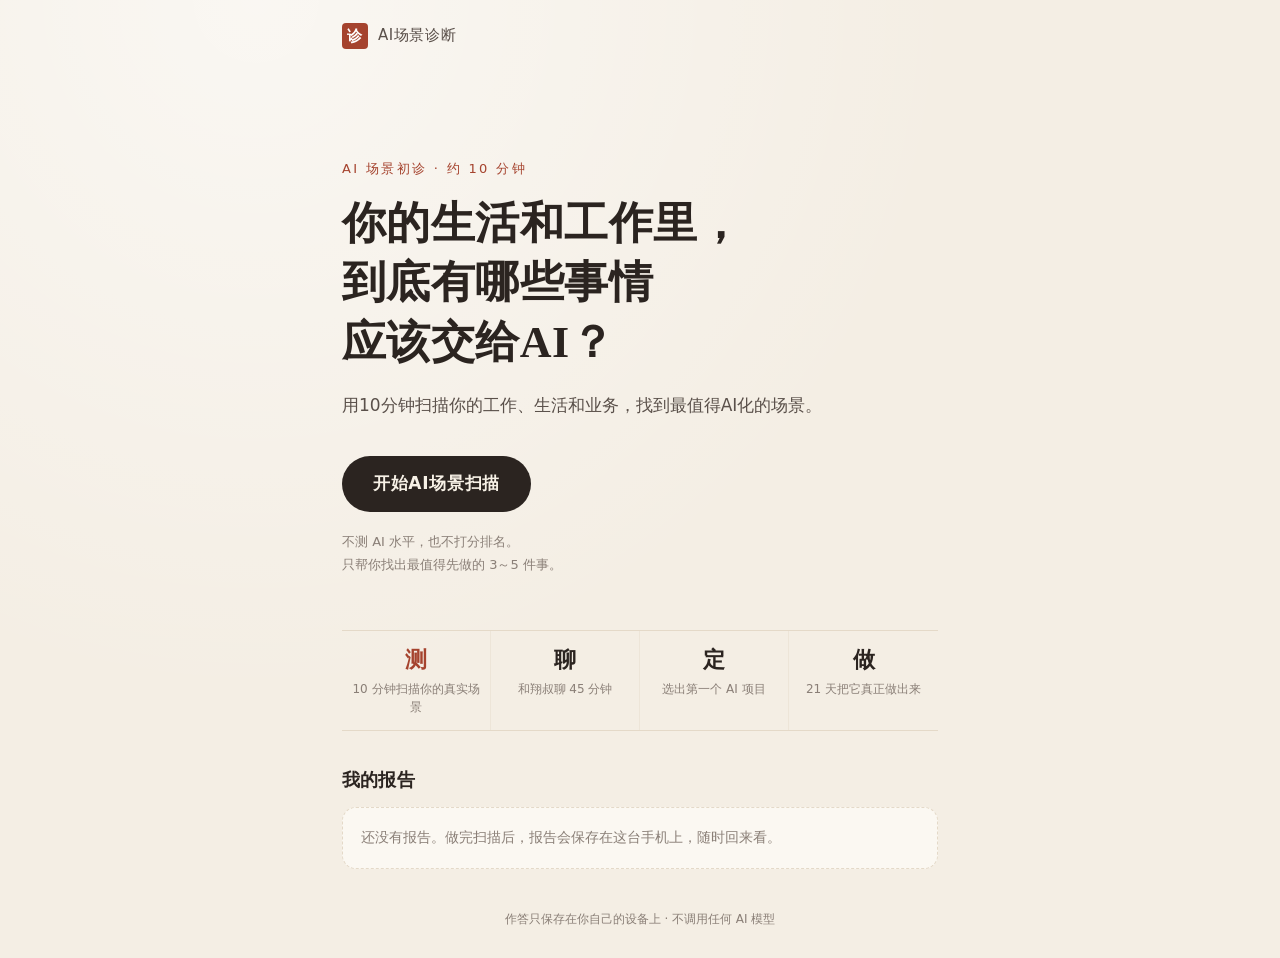
==== index.html @ ab9ffbdc "AI场景诊断 V0.1：用户端 P1-P6 + 顾问端 P7-P9 + 测试" ====
<!doctype html>
<html lang="zh-CN">
<head>
<meta charset="utf-8">
<meta name="viewport" content="width=device-width, initial-scale=1, viewport-fit=cover">
<title>AI场景诊断 · 找出最值得交给AI的3～5件事</title>
<meta name="description" content="用10分钟扫描你的工作、生活和业务，找到最值得AI化的场景，并选出第一个真正落地的AI项目。">
<meta name="theme-color" content="#f4eee4">
<meta name="format-detection" content="telephone=no">
<link rel="icon" href="data:image/svg+xml,%3Csvg xmlns='http://www.w3.org/2000/svg' viewBox='0 0 64 64'%3E%3Crect width='64' height='64' rx='10' fill='%23a5432e'/%3E%3Ctext x='32' y='44' font-size='34' text-anchor='middle' fill='%23fff' font-family='serif'%3E%E8%AF%8A%3C/text%3E%3C/svg%3E">
<link rel="stylesheet" href="css/style.css?v=2">
</head>
<body>
<a class="skip" href="#app">跳到正文</a>
<div id="errBar" class="errbar" role="alert" hidden>页面出了点小问题。<button type="button" onclick="location.reload()">刷新一下</button></div>
<div id="app" aria-live="off">
  <noscript><p class="wrap" style="padding:40px 20px">这个页面需要开启 JavaScript 才能使用。</p></noscript>
  <div class="wrap center-screen"><div class="loader" role="status"><i></i><p>正在打开…</p></div></div>
</div>
<div id="toast" class="toast" role="status" aria-live="polite"></div>
<script src="js/config.js?v=2"></script>
<script src="js/data.js?v=2"></script>
<script src="js/engine.js?v=2"></script>
<script src="js/common.js?v=2"></script>
<script src="js/provider.js?v=2"></script>
<script src="js/sheet.js?v=2"></script>
<script src="js/app.js?v=2"></script>
</body>
</html>
---- css/style.css ----
/* AI场景诊断 · 宣纸米白、墨色、朱砂、松绿。系统字体，无外部依赖。 */
:root {
  --paper: #f4eee4;
  --sheet: #fbf8f2;
  --card: #fffdf9;
  --ink: #2b2420;
  --soft: #5a504a;
  --muted: #8a7f77;
  --line: #e4d9c8;
  --line-soft: #ede5d8;
  --red: #a5432e;
  --red-deep: #8a3523;
  --red-bg: #f3e3dc;
  --green: #3f5f50;
  --green-bg: #e3ebe5;
  --gold: #a8834a;
  --gold-bg: #f1e8d8;
  --gray: #9a918a;
  --gray-bg: #ece8e3;
  --radius: 14px;
  --shadow: 0 1px 0 rgba(43, 36, 32, .04), 0 10px 28px rgba(80, 60, 30, .06);
  --sans: "PingFang SC", "Hiragino Sans GB", "Noto Sans CJK SC", "Noto Sans SC", "Microsoft YaHei", "Heiti SC", system-ui, sans-serif;
  --serif: "Songti SC", "STSong", "Noto Serif CJK SC", "Noto Serif SC", "Source Han Serif SC", "SimSun", serif;
}
* { box-sizing: border-box; }
html { -webkit-text-size-adjust: 100%; color-scheme: light; }
body {
  margin: 0; min-height: 100dvh; background: var(--paper); color: var(--ink);
  font: 16px/1.7 var(--sans); -webkit-font-smoothing: antialiased;
  background-image: radial-gradient(circle at 20% 0%, rgba(255,255,255,.55), transparent 50%);
}
body.no-scroll { overflow: hidden; }
button, input, textarea { font: inherit; color: inherit; }
button { cursor: pointer; -webkit-tap-highlight-color: transparent; }
:focus-visible { outline: 2px solid var(--red); outline-offset: 2px; }
[data-focus]:focus { outline: none; }
.skip { position: absolute; left: -999px; top: 8px; background: var(--ink); color: #fff; padding: 8px 14px; border-radius: 8px; z-index: 50; }
.skip:focus { left: 8px; }

.wrap { width: 100%; max-width: 640px; margin: 0 auto; padding: 0 22px; }

/* 顶栏 */
.topbar { max-width: 640px; margin: 0 auto; display: flex; align-items: center; justify-content: space-between; padding: max(14px, env(safe-area-inset-top)) 22px 10px; }
.brand { display: inline-flex; align-items: center; gap: 10px; background: none; border: 0; padding: 6px 0; font-size: 15px; color: var(--soft); letter-spacing: .04em; min-height: 44px; }
.seal { display: inline-grid; place-items: center; width: 26px; height: 26px; border-radius: 4px; background: var(--red); color: #fff; font: 600 15px/1 var(--serif); }
.step-label { font-size: 13px; color: var(--muted); letter-spacing: .04em; }
.progress { max-width: 596px; margin: 0 auto 6px; height: 3px; background: var(--line-soft); border-radius: 3px; overflow: hidden; width: calc(100% - 44px); }
.progress i { display: block; height: 100%; background: var(--red); transition: width .35s ease; }

/* 通用 */
.kicker { font-size: 13px; letter-spacing: .18em; color: var(--red); margin: 0 0 14px; }
h1, h2, h3 { font-family: var(--serif); font-weight: 700; letter-spacing: .01em; margin: 0; }
.lead { color: var(--soft); font-size: 16px; line-height: 1.85; margin: 18px 0 0; }
.note { color: var(--muted); font-size: 13px; line-height: 1.8; margin: 18px 0 0; text-align: center; }
.empty { color: var(--muted); font-size: 14px; background: var(--sheet); border: 1px dashed var(--line); border-radius: var(--radius); padding: 18px; margin: 0; }

.btn { display: inline-flex; align-items: center; justify-content: center; gap: 6px; min-height: 48px; padding: 0 22px; border-radius: 999px; border: 1px solid transparent; font-size: 16px; font-weight: 600; letter-spacing: .04em; text-decoration: none; transition: transform .12s ease, background .2s ease, opacity .2s; }
.btn:active { transform: scale(.98); }
.btn-primary { background: var(--ink); color: #f7f1e6; }
.btn-primary:hover { background: #3a302a; }
.btn-primary:disabled { opacity: .35; cursor: not-allowed; }
.btn-ghost { background: transparent; border-color: var(--line); color: var(--ink); }
.btn-ghost:hover { background: var(--sheet); }
.btn-lg { min-height: 56px; font-size: 17px; padding: 0 30px; width: 100%; max-width: 360px; }
.btn-link { background: none; border: 0; color: var(--muted); font-size: 14px; padding: 10px 4px; min-height: 44px; text-decoration: underline; text-underline-offset: 4px; text-decoration-color: var(--line); }
.btn-link:hover { color: var(--ink); }

/* 首页 */
.home .hero { padding: 6vh 0 24px; }
.home h1 { font-size: clamp(30px, 8.4vw, 44px); line-height: 1.35; }
.home .lead { font-size: 17px; max-width: 30em; }
.hero-actions { display: flex; flex-direction: column; gap: 12px; margin-top: 34px; align-items: flex-start; }
.hero .note { text-align: left; }
.path { margin: 30px 0 8px; }
.path ol { list-style: none; margin: 0; padding: 0; display: grid; grid-template-columns: repeat(4, 1fr); border-top: 1px solid var(--line); border-bottom: 1px solid var(--line); }
.path li { padding: 16px 6px 14px; text-align: center; border-right: 1px solid var(--line-soft); }
.path li:last-child { border-right: 0; }
.path b { display: block; font: 700 22px/1.2 var(--serif); color: var(--ink); }
.path li:first-child b { color: var(--red); }
.path span { display: block; font-size: 12px; color: var(--muted); line-height: 1.5; margin-top: 6px; }
.history { margin: 34px 0 20px; }
.history h2 { font-size: 18px; margin-bottom: 12px; }
.hist-list { list-style: none; margin: 0; padding: 0; display: grid; gap: 10px; }
.hist-list li { display: flex; align-items: stretch; background: var(--card); border: 1px solid var(--line-soft); border-radius: 12px; overflow: hidden; }
.hist-item { flex: 1; text-align: left; background: none; border: 0; padding: 12px 16px; min-height: 56px; display: flex; flex-direction: column; }
.hist-t { font-size: 13px; color: var(--muted); }
.hist-s { font-size: 15px; }
.hist-del { background: none; border: 0; border-left: 1px solid var(--line-soft); color: var(--muted); font-size: 13px; padding: 0 16px; min-width: 64px; }
.foot { text-align: center; color: var(--muted); font-size: 12px; padding: 20px 22px max(28px, env(safe-area-inset-bottom)); }

/* 答题 */
.q-screen { padding-top: 5vh; padding-bottom: 40px; min-height: calc(100dvh - 80px); display: flex; flex-direction: column; }
.q-no { font-size: 13px; color: var(--muted); letter-spacing: .14em; margin: 0 0 10px; }
.q-title { font-size: clamp(22px, 6vw, 28px); line-height: 1.5; }
.q-sub { color: var(--muted); font-size: 14px; margin: 8px 0 0; }
.opts { display: grid; gap: 10px; margin-top: 26px; }
.opts-grid { grid-template-columns: 1fr 1fr; }
.opt { text-align: left; background: var(--card); border: 1px solid var(--line); border-radius: 12px; padding: 14px 18px; min-height: 54px; display: flex; flex-direction: column; justify-content: center; transition: border-color .15s, background .15s; }
.opt small { color: var(--muted); font-size: 12px; margin-top: 2px; }
.opt:hover { border-color: #cdbfa9; }
.opt.on { border-color: var(--ink); background: var(--ink); color: #f7f1e6; }
.opt.on small { color: #d7cbbb; }
.q-count { color: var(--muted); font-size: 13px; margin: 12px 0 0; }
.q-next { margin-top: 22px; }
.q-next .btn { width: 100%; }
.q-nav { margin-top: auto; padding-top: 26px; }
.scan .q-domain { margin: 0 0 18px; }
.q-domain span { display: inline-block; font-size: 12px; letter-spacing: .12em; color: var(--green); background: var(--green-bg); padding: 4px 12px; border-radius: 999px; }
.scene-text { font-size: clamp(22px, 6.2vw, 29px); line-height: 1.6; min-height: 3.2em; }
.dim { margin-top: 26px; transition: opacity .2s; }
.dim-off { opacity: .35; }
.dim-t { font-size: 14px; color: var(--soft); margin: 0 0 10px; }
.chips { display: grid; grid-template-columns: 1fr 1fr; gap: 10px; }
.chip { background: var(--card); border: 1px solid var(--line); border-radius: 12px; min-height: 52px; padding: 8px 10px; font-size: 15px; line-height: 1.4; transition: background .15s, border-color .15s; }
.chip:hover:not(:disabled) { border-color: #cdbfa9; }
.chip.on { background: var(--ink); border-color: var(--ink); color: #f7f1e6; }
.chip:disabled { cursor: default; }

.center-screen { min-height: calc(100dvh - 90px); display: flex; flex-direction: column; justify-content: center; padding-top: 20px; padding-bottom: 40px; }
.center-screen .big { font-size: clamp(25px, 7vw, 34px); line-height: 1.45; }
.center-screen .btn-lg { margin-top: 34px; }
.domains { display: flex; flex-wrap: wrap; gap: 8px; margin-top: 26px; }
.domains span { font: 600 14px/1 var(--serif); padding: 9px 14px; border: 1px solid var(--line); border-radius: 999px; color: var(--soft); background: var(--sheet); }

.loader { display: flex; flex-direction: column; align-items: center; gap: 18px; color: var(--soft); }
.loader i { width: 34px; height: 34px; border-radius: 50%; border: 2px solid var(--line); border-top-color: var(--red); animation: spin 0.9s linear infinite; }
.loader p { margin: 0; font-size: 15px; }
@keyframes spin { to { transform: rotate(360deg); } }

/* 报告 */
.report { padding-bottom: 30px; }
.r-first { min-height: calc(100dvh - 80px); display: flex; flex-direction: column; justify-content: center; padding: 20px 0 30px; }
.r-h1 { font-size: clamp(24px, 6.6vw, 32px); line-height: 1.55; }
.r-h1 .num { font-size: 1.6em; color: var(--red); padding: 0 .08em; font-weight: 700; }
.r-counts { list-style: none; padding: 0; margin: 28px 0 0; display: grid; grid-template-columns: 1fr 1fr; gap: 10px; }
.r-counts li { border-radius: 12px; padding: 14px 16px; display: flex; flex-direction: column; }
.r-counts b { font: 700 30px/1.1 var(--serif); }
.r-counts span { font-size: 14px; color: var(--soft); margin-top: 4px; }
.t-A.r-counts li, .r-counts .t-A { background: var(--red-bg); } .r-counts .t-A b { color: var(--red); }
.r-counts .t-B { background: var(--gold-bg); } .r-counts .t-B b { color: var(--gold); }
.r-counts .t-C { background: var(--green-bg); } .r-counts .t-C b { color: var(--green); }
.r-counts .t-D { background: var(--gray-bg); } .r-counts .t-D b { color: var(--gray); }
.r-hours { color: var(--soft); margin: 20px 0 0; }
.r-hours b { color: var(--ink); font-size: 1.15em; }
.r-down { margin-top: 30px; color: var(--muted); font-size: 14px; text-decoration: none; }
.r-sec { padding: 34px 0 10px; border-top: 1px solid var(--line); }
.r-sec h2 { font-size: 22px; }
.sec-sub { color: var(--muted); font-size: 14px; margin: 6px 0 18px; }

.opp { background: var(--card); border: 1px solid var(--line-soft); border-radius: var(--radius); padding: 18px 18px 14px; margin-bottom: 14px; box-shadow: var(--shadow); position: relative; }
.opp::before { content: ""; position: absolute; left: 0; top: 20px; width: 3px; height: 26px; border-radius: 0 3px 3px 0; background: var(--c, var(--ink)); }
.opp.t-A { --c: var(--red); --cb: var(--red-bg); } .opp.t-B { --c: var(--gold); --cb: var(--gold-bg); } .opp.t-C { --c: var(--green); --cb: var(--green-bg); }
.opp header { display: flex; align-items: center; gap: 10px; }
.opp .rank { font: 700 22px/1 var(--serif); color: var(--c); min-width: 18px; }
.opp h3 { font-size: 19px; flex: 1; line-height: 1.4; }
.opp .tag { font-size: 12px; font-weight: 600; color: var(--c); background: var(--cb); padding: 4px 10px; border-radius: 999px; white-space: nowrap; }
.opp dl { margin: 12px 0 0; display: grid; grid-template-columns: 4.6em 1fr; gap: 6px 10px; font-size: 14.5px; }
.opp dt { color: var(--muted); }
.opp dd { margin: 0; line-height: 1.7; }
.split { display: grid; grid-template-columns: 1fr 1fr; gap: 10px; margin-top: 14px; }
.split > div { background: var(--sheet); border-radius: 10px; padding: 10px 12px; }
.split b { font-size: 12px; color: var(--muted); letter-spacing: .08em; font-weight: 600; }
.split p { margin: 4px 0 0; font-size: 14px; line-height: 1.6; }
.opp footer { display: flex; flex-wrap: wrap; gap: 6px 18px; margin-top: 12px; font-size: 13px; color: var(--muted); }
.stars { font-style: normal; color: var(--gold); letter-spacing: 1px; font-size: 14px; }
.s-diff { color: var(--green); }

.map-fig { margin: 0; background: var(--card); border: 1px solid var(--line-soft); border-radius: var(--radius); padding: 10px 6px 4px; box-shadow: var(--shadow); }
.map { width: 100%; height: auto; display: block; }
.m-bg { fill: #fff; stroke: var(--line); }
.m-act { fill: rgba(165, 67, 46, .07); }
.m-mid { stroke: var(--line); stroke-dasharray: 4 4; }
.m-q { font-size: 11px; fill: var(--soft); font-weight: 600; }
.m-q-act { fill: var(--red); }
.m-q-later { fill: var(--muted); }
.m-axis { font-size: 10.5px; fill: var(--muted); }
.pt-o { opacity: .5; }
.pt.t-A, .pt.t-A circle { fill: var(--red); } .pt.t-B, .pt.t-B circle { fill: var(--gold); }
.pt.t-C, .pt.t-C circle { fill: var(--green); } .pt.t-D, .pt.t-D circle { fill: var(--gray); }
.pt-top circle { stroke: #fff; stroke-width: 2; }
.pt-top text { fill: #fff; font-size: 11px; font-weight: 700; }
.map-legend { display: grid; grid-template-columns: 1fr 1fr; gap: 10px; margin-top: 14px; }
.lg { background: var(--sheet); border-radius: 12px; padding: 12px 14px; }
.lg b { font: 700 15px/1.3 var(--serif); }
.lg-act b { color: var(--red); }
.lg small { display: block; color: var(--muted); font-size: 12px; }
.lg p { margin: 6px 0 0; font-size: 13.5px; line-height: 1.7; }
.lg em { font-style: normal; display: inline-grid; place-items: center; width: 18px; height: 18px; border-radius: 50%; color: #fff; font-size: 11px; font-weight: 700; margin-right: 3px; vertical-align: 1px; background: var(--ink); }
.lg em.t-A { background: var(--red); } .lg em.t-B { background: var(--gold); } .lg em.t-C { background: var(--green); }

.mat { list-style: none; margin: 18px 0 0; padding: 0; display: grid; grid-template-columns: repeat(6, 1fr); gap: 6px; }
.mat li { text-align: center; font-size: 12px; color: var(--muted); }
.mat i { display: block; height: 8px; border-radius: 4px; background: var(--line); margin-bottom: 8px; }
.mat li.on i { background: var(--green); }
.mat li.cur span { color: var(--green); font-weight: 700; }
.mat span { display: block; font-weight: 600; }
.mat small { display: block; font-size: 11px; line-height: 1.35; }
.mat-tip { margin: 16px 0 0; font-size: 15px; color: var(--soft); }
.mat-tip b { color: var(--ink); }
.keep { list-style: none; margin: 0; padding: 0; display: grid; gap: 8px; }
.keep li { background: var(--gray-bg); border-radius: 12px; padding: 12px 16px; display: flex; flex-direction: column; }
.keep b { font-size: 15px; }
.keep span { font-size: 13px; color: var(--soft); }

.r-end { padding: 40px 0 10px; text-align: center; border-top: 1px solid var(--line); display: flex; flex-direction: column; align-items: center; }
.r-end blockquote { margin: 0 0 28px; font: 600 clamp(19px, 5.2vw, 23px)/1.75 var(--serif); color: var(--ink); padding: 26px 20px; background: var(--ink); color: #f6efe2; border-radius: var(--radius); width: 100%; }
.r-actions { display: flex; flex-wrap: wrap; gap: 10px; justify-content: center; margin-top: 16px; width: 100%; }
.r-actions .btn { flex: 1 1 140px; }

/* 预约 */
.book, .bookcard { padding-top: 4vh; padding-bottom: 30px; }
.book h1, .bookcard h1 { font-size: clamp(24px, 6.6vw, 31px); line-height: 1.5; }
.flow { list-style: none; padding: 0; margin: 26px 0 0; display: grid; gap: 0; border-left: 1px solid var(--line); }
.flow li { display: flex; gap: 14px; align-items: baseline; padding: 8px 0 8px 18px; position: relative; }
.flow li::before { content: ""; position: absolute; left: -4px; top: 18px; width: 7px; height: 7px; border-radius: 50%; background: var(--red); }
.flow b { font: 700 14px/1 var(--serif); color: var(--muted); }
.price { margin-top: 24px; background: var(--card); border: 1px solid var(--line-soft); border-radius: var(--radius); padding: 16px 18px; }
.price p { margin: 0; }
.price b { font: 700 28px/1.2 var(--serif); color: var(--red); }
.price-sub { color: var(--soft); font-size: 14px; margin-top: 4px !important; }
.form { margin-top: 26px; display: flex; flex-direction: column; align-items: stretch; }
.field { border: 0; padding: 0; margin: 0 0 18px; display: flex; flex-direction: column; }
.field label, .field legend { font-weight: 600; font-size: 15px; margin-bottom: 8px; padding: 0; }
.field em { color: var(--red); font-style: normal; }
.field small { color: var(--muted); font-weight: 400; font-size: 12px; margin-left: 8px; }
.sub-l { font-weight: 400 !important; font-size: 13px !important; color: var(--soft); margin: 4px 0 6px !important; }
.field input, .field textarea { width: 100%; background: var(--card); border: 1px solid var(--line); border-radius: 12px; padding: 12px 14px; font-size: 16px; min-height: 50px; }
.field textarea { resize: vertical; line-height: 1.6; }
.field input:focus, .field textarea:focus { outline: none; border-color: var(--ink); }
[aria-invalid="true"] { border-color: var(--red) !important; background: #fff7f4 !important; }
.form-err { color: var(--red); font-size: 14px; min-height: 1.4em; margin: 0 0 10px; }
.form .btn-lg { max-width: none; }

.banner { border-radius: 12px; padding: 14px 16px; font-size: 14px; margin-bottom: 22px; line-height: 1.7; }
.banner.ok { background: var(--green-bg); }
.banner.warn { background: #fbeee6; border: 1px solid #ecc9b8; }
.banner .btn-link { color: var(--red); padding: 4px; min-height: 0; }
.card-preview { margin-top: 22px; background: var(--card); border: 1px solid var(--line); border-radius: var(--radius); padding: 18px; box-shadow: var(--shadow); }
.card-preview header { display: flex; align-items: center; gap: 8px; font-size: 13px; color: var(--soft); }
.card-preview h2 { font-size: 20px; margin: 14px 0 10px; }
.card-preview dl { display: grid; grid-template-columns: 6em 1fr; gap: 4px 10px; margin: 0; font-size: 14.5px; }
.card-preview dt { color: var(--muted); }
.card-preview dd { margin: 0; word-break: break-all; }
.card-preview h3 { font-size: 15px; margin: 16px 0 8px; }
.card-top { margin: 0; padding-left: 1.3em; font-size: 14.5px; }
.card-top li { margin-bottom: 6px; }
.card-top span { display: block; color: var(--muted); font-size: 13px; }
.copy-msg { text-align: center; color: var(--green); font-size: 14px; min-height: 1.4em; margin: 10px 0 0; }
.raw { margin-top: 10px; font-size: 13px; color: var(--muted); }
.raw summary { cursor: pointer; padding: 8px 0; }
.raw textarea { width: 100%; font: 12px/1.6 ui-monospace, Menlo, monospace; border: 1px solid var(--line); border-radius: 10px; padding: 10px; background: var(--sheet); }

/* 存图弹层 */
.sheet-overlay { position: fixed; inset: 0; background: rgba(30, 24, 20, .62); z-index: 40; display: flex; align-items: flex-end; justify-content: center; }
.sheet-panel { background: var(--paper); width: 100%; max-width: 560px; max-height: 92dvh; border-radius: 18px 18px 0 0; display: flex; flex-direction: column; padding: 14px 16px max(16px, env(safe-area-inset-bottom)); }
.sheet-head { display: flex; align-items: flex-start; gap: 10px; }
.sheet-tip { flex: 1; margin: 6px 0 10px; font-size: 14px; color: var(--soft); }
.sheet-x { background: none; border: 0; font-size: 28px; line-height: 1; width: 44px; height: 44px; color: var(--soft); }
.sheet-imgwrap { overflow: auto; flex: 1; border-radius: 10px; background: #e9e1d4; -webkit-overflow-scrolling: touch; }
.sheet-img { width: 100%; display: block; -webkit-touch-callout: default; user-select: auto; }
.sheet-actions { display: flex; gap: 10px; margin-top: 12px; }
.sheet-actions .btn { flex: 1; }
@media (min-width: 700px) { .sheet-overlay { align-items: center; } .sheet-panel { border-radius: 18px; } }

.toast { position: fixed; left: 50%; bottom: max(24px, env(safe-area-inset-bottom)); transform: translate(-50%, 20px); background: var(--ink); color: #f7f1e6; padding: 10px 18px; border-radius: 999px; font-size: 14px; opacity: 0; pointer-events: none; transition: all .25s; z-index: 60; max-width: 90vw; }
.toast.show { opacity: 1; transform: translate(-50%, 0); }
.errbar { background: #fbeee6; color: var(--red-deep); text-align: center; padding: 10px; font-size: 14px; }
.errbar button { background: none; border: 0; color: var(--red); text-decoration: underline; }

@media (min-width: 760px) {
  .home .hero { padding-top: 10vh; }
  .hero-actions { flex-direction: row; }
  .hero-actions .btn-lg { width: auto; }
  .opts { grid-template-columns: 1fr 1fr; }
  .chips { grid-template-columns: repeat(4, 1fr); }
}
@media (max-width: 360px) {
  .wrap { padding: 0 16px; }
  .opts-grid, .split, .map-legend { grid-template-columns: 1fr; }
}
@media (prefers-reduced-motion: reduce) { * { transition: none !important; animation: none !important; } }
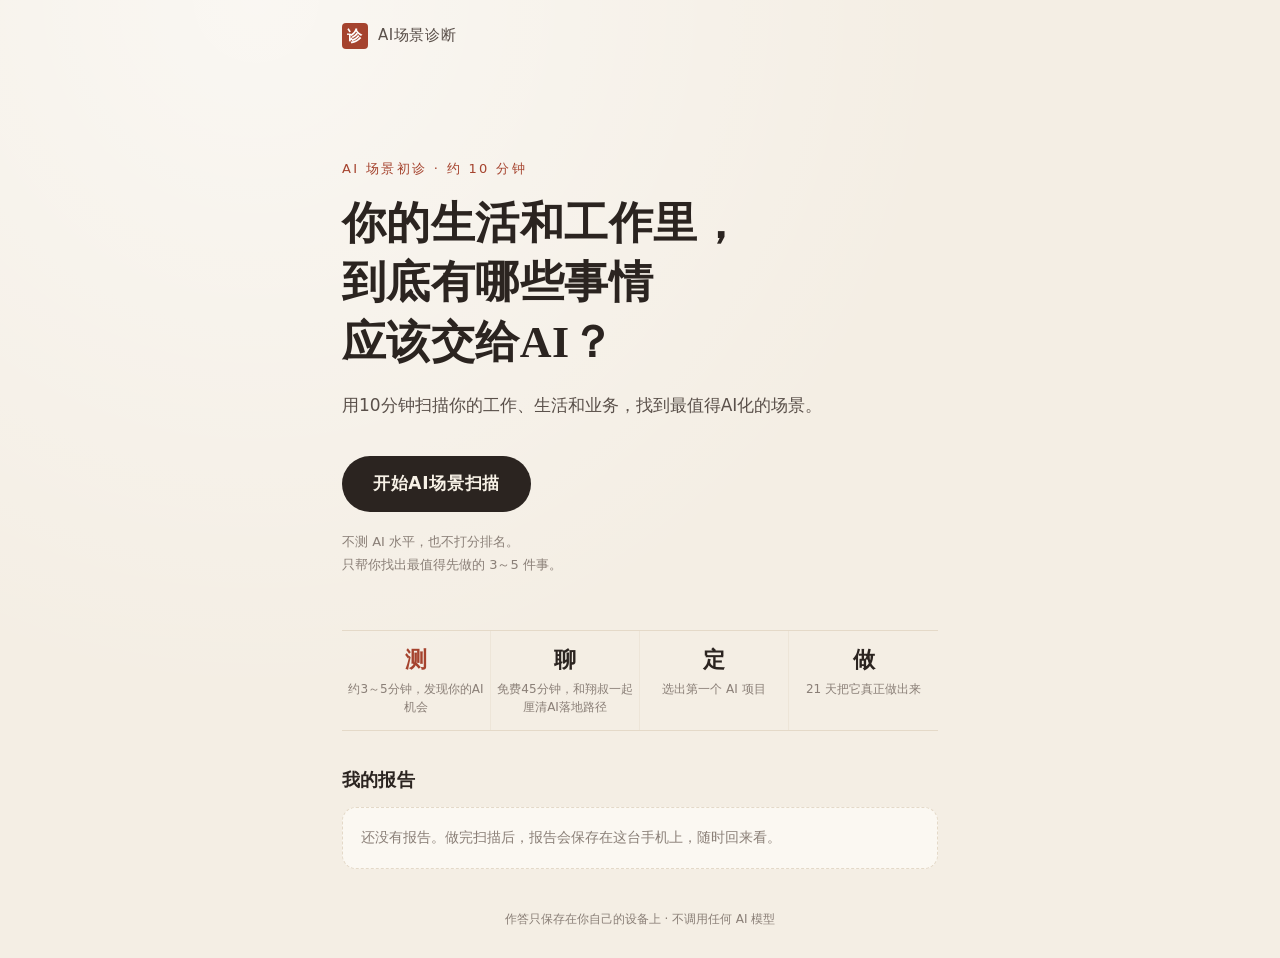
==== commit 4c55f7a5: "V0.2 P0：7题问卷、新报告（洞察/3机会/流程对比/演示）、微信会诊模块、DeepSeek服务端代理（未部署）与规则降级、埋点、旧报告兼容" ====
--- a/index.html
+++ b/index.html
@@ -8,7 +8,7 @@
 <meta name="theme-color" content="#f4eee4">
 <meta name="format-detection" content="telephone=no">
 <link rel="icon" href="data:image/svg+xml,%3Csvg xmlns='http://www.w3.org/2000/svg' viewBox='0 0 64 64'%3E%3Crect width='64' height='64' rx='10' fill='%23a5432e'/%3E%3Ctext x='32' y='44' font-size='34' text-anchor='middle' fill='%23fff' font-family='serif'%3E%E8%AF%8A%3C/text%3E%3C/svg%3E">
-<link rel="stylesheet" href="css/style.css?v=2">
+<link rel="stylesheet" href="css/style.css?v=4">
 </head>
 <body>
 <a class="skip" href="#app">跳到正文</a>
@@ -18,12 +18,17 @@
   <div class="wrap center-screen"><div class="loader" role="status"><i></i><p>正在打开…</p></div></div>
 </div>
 <div id="toast" class="toast" role="status" aria-live="polite"></div>
-<script src="js/config.js?v=2"></script>
-<script src="js/data.js?v=2"></script>
-<script src="js/engine.js?v=2"></script>
-<script src="js/common.js?v=2"></script>
-<script src="js/provider.js?v=2"></script>
-<script src="js/sheet.js?v=2"></script>
-<script src="js/app.js?v=2"></script>
+<script src="js/config.js?v=4"></script>
+<script src="js/data.js?v=4"></script>
+<script src="js/engine.js?v=4"></script>
+<script src="js/common.js?v=4"></script>
+<script src="js/provider.js?v=4"></script>
+<script src="js/consult-config.js?v=4"></script>
+<script src="js/track.js?v=4"></script>
+<script src="js/v2-data.js?v=4"></script>
+<script src="js/v2-engine.js?v=4"></script>
+<script src="js/v2-ui.js?v=4"></script>
+<script src="js/sheet.js?v=4"></script>
+<script src="js/app.js?v=4"></script>
 </body>
 </html>
--- a/css/style.css
+++ b/css/style.css
@@ -279,3 +279,54 @@
   .opts-grid, .split, .map-legend { grid-template-columns: 1fr; }
 }
 @media (prefers-reduced-motion: reduce) { * { transition: none !important; animation: none !important; } }
+
+/* ===== V0.2 ===== */
+.v2 .q-sub { margin-top: -4px; }
+.v2-field { display: block; margin: 16px 0 0; font-size: 14px; color: var(--soft); }
+.v2-field span { display: block; margin-bottom: 6px; }
+.v2-field input, .v2-field textarea { width: 100%; background: var(--card); border: 1px solid var(--line); border-radius: 12px; padding: 12px 14px; font-size: 16px; line-height: 1.6; }
+.v2-field textarea { resize: vertical; min-height: 110px; }
+.sr { position: absolute !important; width: 1px; height: 1px; overflow: hidden; clip: rect(0 0 0 0); }
+.v2-cards .opt small { font-size: 12.5px; line-height: 1.5; }
+.v2-pain { display: flex; flex-direction: column; gap: 6px; }
+.v2-top { align-self: flex-start; background: var(--gold-bg); color: var(--gold); border: 1px solid transparent; border-radius: 999px; padding: 6px 14px; font-size: 13px; font-weight: 600; min-height: 36px; }
+.v2-top.on { background: var(--red); color: #fff; }
+.v2-warn { color: var(--red); }
+.v2-chips { display: grid; grid-template-columns: 1fr 1fr; gap: 10px; margin-bottom: 18px; }
+.v2-examples { margin: 0 0 12px; padding: 12px 14px 12px 32px; background: var(--sheet); border-radius: 12px; font-size: 14px; color: var(--soft); }
+.v2-privacy { font-size: 13px; color: var(--red-deep); background: var(--red-bg); border-radius: 10px; padding: 10px 12px; margin: 10px 0 0; }
+.v2-insight { font-size: 22px; line-height: 1.6; }
+.v2-src { text-align: left; margin-top: 6px; }
+.v2-badge { display: inline-block; font-size: 12px; color: var(--green); background: var(--green-bg); border-radius: 999px; padding: 2px 10px; margin: 8px 6px 0 0; }
+.v2-badge-main { color: var(--red); background: var(--red-bg); }
+.opp.v2-main { border: 2px solid var(--c); }
+.v2-safe { font-size: 13.5px; background: var(--gold-bg); border-radius: 10px; padding: 10px 12px; color: var(--soft); }
+.v2-flow { display: grid; grid-template-columns: 1fr auto 1fr; gap: 8px; align-items: stretch; margin-top: 14px; }
+.v2-col { background: var(--card); border: 1px solid var(--line); border-radius: 12px; padding: 12px; font-size: 14px; }
+.v2-col b { display: block; margin-bottom: 6px; }
+.v2-col ol { margin: 0; padding-left: 18px; }
+.v2-col li { margin: 4px 0; }
+.v2-before { color: var(--soft); }
+.v2-after { border-color: var(--green); background: var(--green-bg); }
+.v2-arrow { align-self: center; color: var(--muted); font-size: 20px; }
+@media (max-width: 420px) { .v2-flow { grid-template-columns: 1fr; } .v2-arrow { transform: rotate(90deg); justify-self: center; } }
+.v2-demo-tag { font-size: 12px; vertical-align: middle; background: var(--gold); color: #fff; border-radius: 6px; padding: 2px 8px; margin-left: 6px; }
+.v2-chat { background: var(--sheet); border-radius: 14px; padding: 14px; font-size: 14px; }
+.v2-chat span { display: block; font-size: 12px; color: var(--muted); margin-bottom: 2px; }
+.v2-me { background: var(--card); border-radius: 10px; padding: 10px 12px; margin: 0 0 10px; }
+.v2-ai { background: var(--green-bg); border-radius: 10px; padding: 10px 12px; }
+.v2-ai p, .v2-ai ol { margin: 6px 0; }
+.v2-demo-t { width: 100%; border-collapse: collapse; font-size: 13px; }
+.v2-demo-t th, .v2-demo-t td { border: 1px solid var(--line); padding: 4px 6px; text-align: center; }
+.v2-consult h3 { font-size: 16px; margin: 18px 0 6px; }
+.v2-consult .btn-lg { margin: 18px auto 0; display: flex; }
+.v2-four, .v2-card-list { margin: 0; padding-left: 22px; }
+.v2-wx { text-align: center; margin: 12px 0 0; }
+.v2-pending { text-align: center; background: var(--gray-bg); color: var(--soft); border-radius: 12px; padding: 14px; margin-top: 18px; }
+.v2-booktext { margin-top: 18px; background: var(--sheet); border: 1px dashed var(--line); border-radius: 12px; padding: 12px 14px; font-size: 14px; }
+.v2-booktext p:first-child { margin-top: 0; user-select: text; -webkit-user-select: text; }
+.v2-homeconsult { margin: 12px 0 0; }
+.v2-modal { position: fixed; inset: 0; background: rgba(30, 24, 20, .55); display: flex; align-items: center; justify-content: center; z-index: 60; padding: 20px; }
+.v2-modal[hidden] { display: none; }
+.v2-modal-box { background: var(--card); border-radius: 16px; padding: 20px; width: 100%; max-width: 340px; text-align: center; display: flex; flex-direction: column; gap: 8px; }
+.v2-qr { width: 220px; height: 220px; object-fit: contain; margin: 0 auto; -webkit-touch-callout: default; }
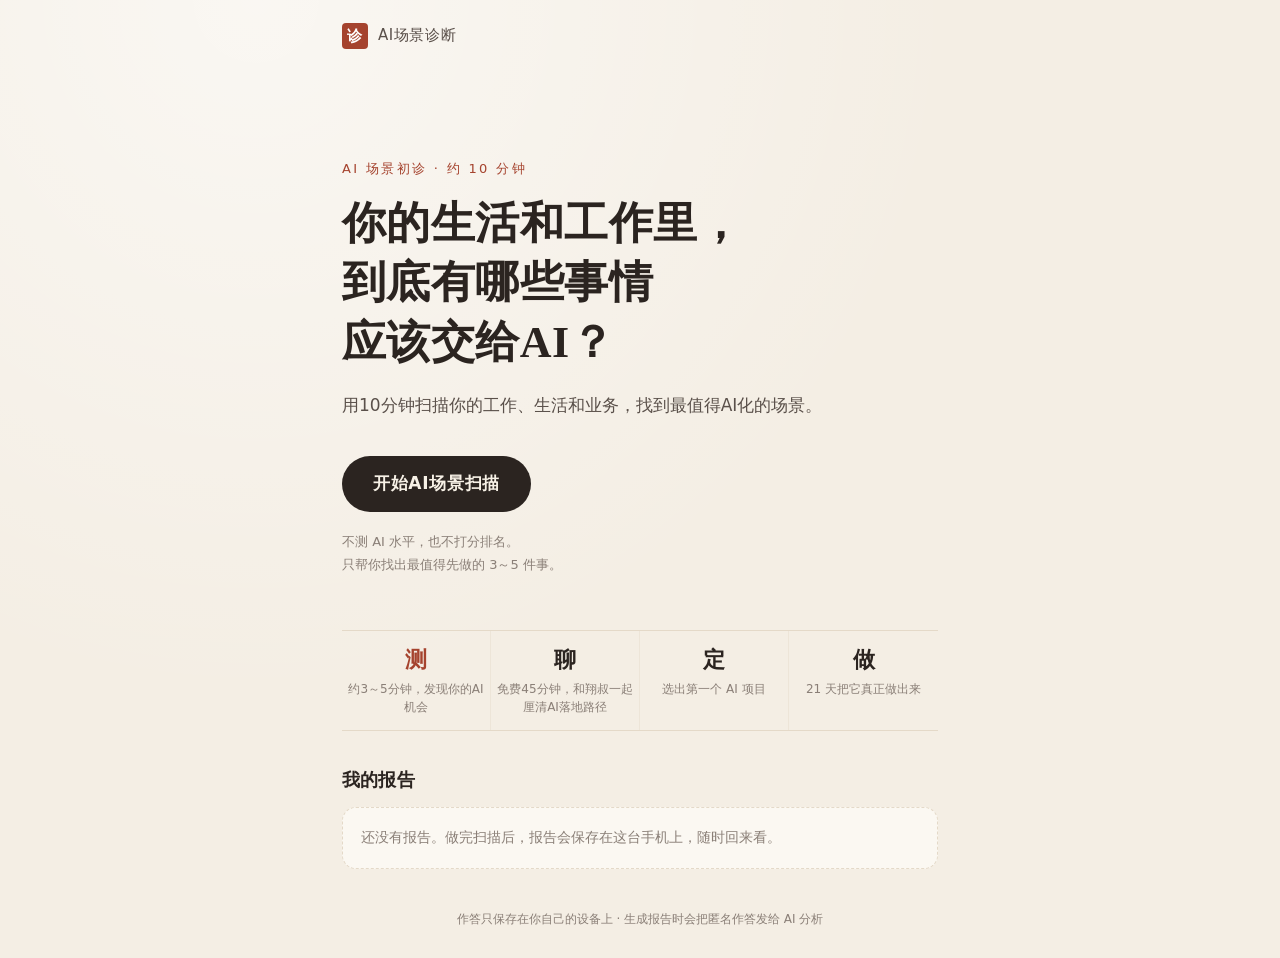
==== commit e2415b8c: "V0.2：接通 DeepSeek 云函数代理 + 配置微信会诊 - 会诊：微信号 xiangshu-pm、二维码 img/wechat-qr.png - AI_ENDPOINT 指向 CloudBas" ====
--- a/index.html
+++ b/index.html
@@ -8,7 +8,7 @@
 <meta name="theme-color" content="#f4eee4">
 <meta name="format-detection" content="telephone=no">
 <link rel="icon" href="data:image/svg+xml,%3Csvg xmlns='http://www.w3.org/2000/svg' viewBox='0 0 64 64'%3E%3Crect width='64' height='64' rx='10' fill='%23a5432e'/%3E%3Ctext x='32' y='44' font-size='34' text-anchor='middle' fill='%23fff' font-family='serif'%3E%E8%AF%8A%3C/text%3E%3C/svg%3E">
-<link rel="stylesheet" href="css/style.css?v=4">
+<link rel="stylesheet" href="css/style.css?v=6">
 </head>
 <body>
 <a class="skip" href="#app">跳到正文</a>
@@ -18,17 +18,17 @@
   <div class="wrap center-screen"><div class="loader" role="status"><i></i><p>正在打开…</p></div></div>
 </div>
 <div id="toast" class="toast" role="status" aria-live="polite"></div>
-<script src="js/config.js?v=4"></script>
-<script src="js/data.js?v=4"></script>
-<script src="js/engine.js?v=4"></script>
-<script src="js/common.js?v=4"></script>
-<script src="js/provider.js?v=4"></script>
-<script src="js/consult-config.js?v=4"></script>
-<script src="js/track.js?v=4"></script>
-<script src="js/v2-data.js?v=4"></script>
-<script src="js/v2-engine.js?v=4"></script>
-<script src="js/v2-ui.js?v=4"></script>
-<script src="js/sheet.js?v=4"></script>
-<script src="js/app.js?v=4"></script>
+<script src="js/config.js?v=6"></script>
+<script src="js/data.js?v=6"></script>
+<script src="js/engine.js?v=6"></script>
+<script src="js/common.js?v=6"></script>
+<script src="js/provider.js?v=6"></script>
+<script src="js/consult-config.js?v=6"></script>
+<script src="js/track.js?v=6"></script>
+<script src="js/v2-data.js?v=6"></script>
+<script src="js/v2-engine.js?v=6"></script>
+<script src="js/v2-ui.js?v=6"></script>
+<script src="js/sheet.js?v=6"></script>
+<script src="js/app.js?v=6"></script>
 </body>
 </html>
--- a/css/style.css
+++ b/css/style.css
@@ -330,3 +330,5 @@
 .v2-modal[hidden] { display: none; }
 .v2-modal-box { background: var(--card); border-radius: 16px; padding: 20px; width: 100%; max-width: 340px; text-align: center; display: flex; flex-direction: column; gap: 8px; }
 .v2-qr { width: 220px; height: 220px; object-fit: contain; margin: 0 auto; -webkit-touch-callout: default; }
+.v2-saveimg-top { margin: 4px 0 0; }
+.v2 .r-end .btn-lg { margin: 0 auto 4px; display: flex; }
